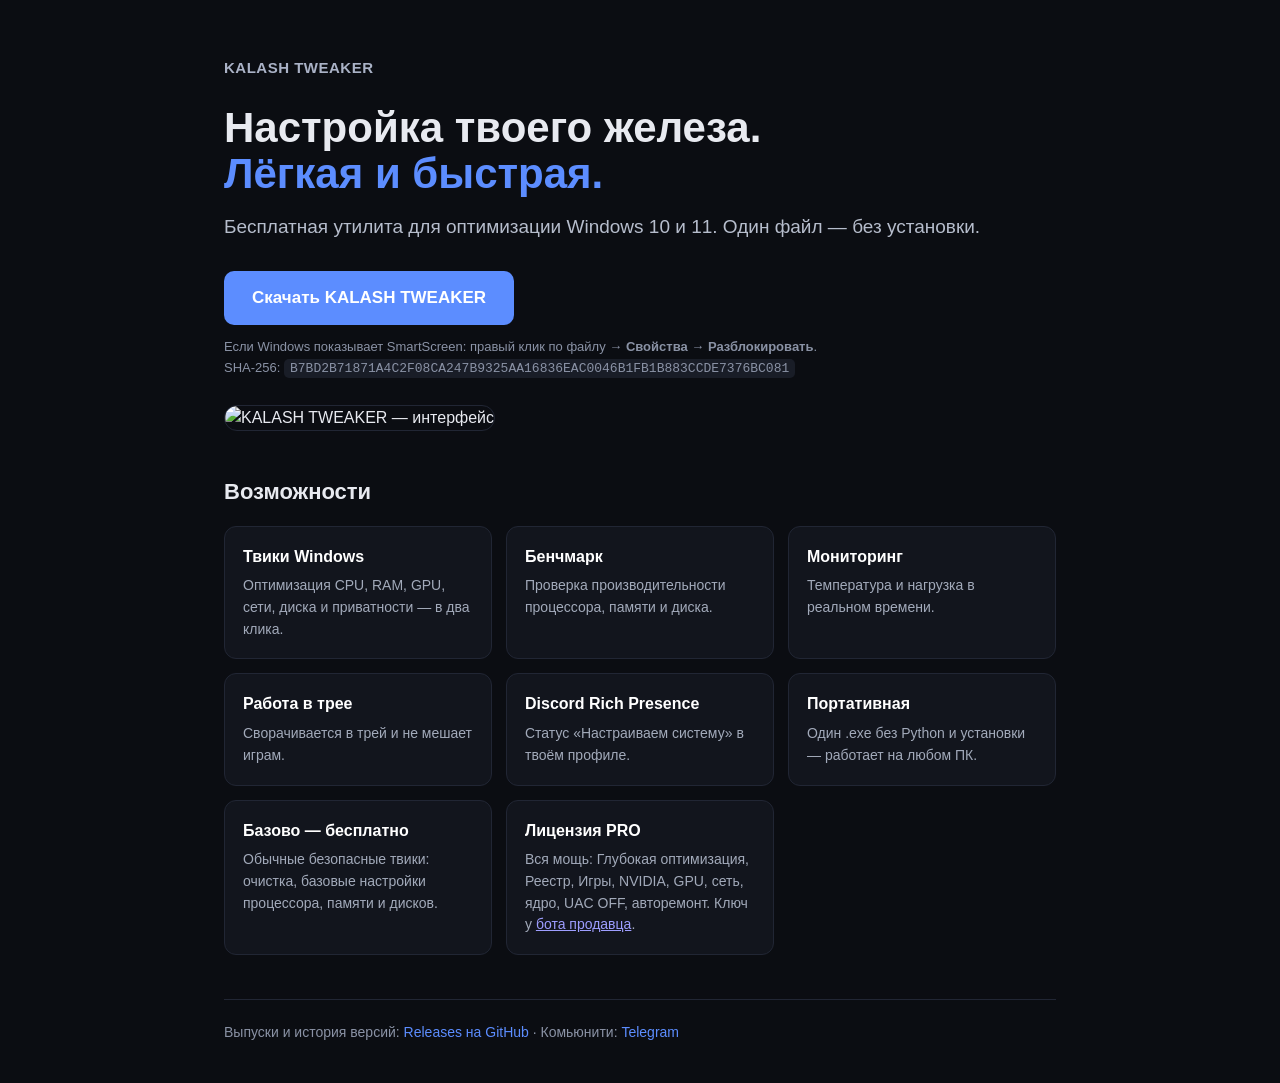
==== docs/index.html @ 2fadb322 "Release v2.1.0.11: smart optimization covers all tweaks (91 registry checks + hardware filters)" ====
﻿<!DOCTYPE html>
<html lang="ru">
<head>
<meta charset="UTF-8">
<meta name="viewport" content="width=device-width, initial-scale=1.0">
<title>KALASH TWEAKER — лёгкая и быстрая настройка твоего железа</title>
<meta name="description" content="KALASH TWEAKER — бесплатная утилита для оптимизации Windows 10 и Windows 11: твики, бенчмарк, мониторинг температуры, трей, Discord Rich Presence. Скачать бесплатно.">
<meta property="og:title" content="KALASH TWEAKER">
<meta property="og:description" content="Лёгкая и быстрая настройка твоего железа. Оптимизация Windows 10/11, твики, бенчмарк, мониторинг.">
<meta property="og:type" content="website">
<meta property="og:image" content="https://pupsik-yamakasi.github.io/KalashTweaker/screenshot.png">
<meta property="og:image:width" content="1520">
<meta property="og:image:height" content="980">
<meta name="twitter:card" content="summary_large_image">
<meta property="og:url" content="https://pupsik-yamakasi.github.io/KalashTweaker/">
<meta name="theme-color" content="#0b0d12">
<style>
  :root { color-scheme: dark; }
  * { margin: 0; padding: 0; box-sizing: border-box; }
  body {
    font-family: -apple-system, "Segoe UI", Roboto, Arial, sans-serif;
    background: #0b0d12; color: #e8eaf0; line-height: 1.55;
  }
  .wrap { max-width: 880px; margin: 0 auto; padding: 56px 24px 40px; }
  .logo { font-weight: 800; letter-spacing: .5px; font-size: 15px; color: #aab2c6; }
  h1 { font-size: 42px; line-height: 1.1; margin: 26px 0 14px; font-weight: 800; }
  h1 span { color: #5c8dff; }
  .tagline { font-size: 19px; color: #b6bdcc; margin-bottom: 30px; }
  .btn {
    display: inline-block; background: #5c8dff; color: #fff; text-decoration: none;
    padding: 14px 28px; border-radius: 10px; font-size: 17px; font-weight: 700;
  }
  .btn:hover { background: #4b7bf0; }
  .note { margin-top: 12px; font-size: 13px; color: #8a92a5; }
  h2 { font-size: 22px; margin: 44px 0 16px; }
  .grid { display: grid; grid-template-columns: repeat(auto-fit, minmax(220px, 1fr)); gap: 14px; }
  .card { background: #12151d; border: 1px solid #212634; border-radius: 12px; padding: 18px; }
  .card b { display: block; margin-bottom: 6px; color: #fff; }
  .card p { font-size: 14px; color: #a2aaba; }
  .links { margin-top: 44px; padding-top: 22px; border-top: 1px solid #212634; font-size: 14px; color: #8a92a5; }
  .links a { color: #5c8dff; text-decoration: none; }
  code { background: #191d27; padding: 2px 6px; border-radius: 5px; font-size: 13px; }
</style>
</head>
<body>
<div class="wrap">
  <div class="logo">KALASH TWEAKER</div>
  <h1>Настройка твоего железа.<br><span>Лёгкая и быстрая.</span></h1>
  <p class="tagline">Бесплатная утилита для оптимизации Windows 10 и 11. Один файл — без установки.</p>
  <a class="btn" href="https://github.com/Pupsik-Yamakasi/KalashTweaker/releases/download/v2.1.0.11/KALASH_TWEAKER_v2.exe">Скачать KALASH TWEAKER</a>
  <p class="note">Если Windows показывает SmartScreen: правый клик по файлу → <b>Свойства</b> → <b>Разблокировать</b>.<br>SHA-256: <code>B7BD2B71871A4C2F08CA247B9325AA16836EAC0046B1FB1B883CCDE7376BC081</code></p>

  <img src="https://pupsik-yamakasi.github.io/KalashTweaker/screenshot.png" alt="KALASH TWEAKER — интерфейс" style="width:100%;margin-top:26px;border-radius:14px;border:1px solid #212634;">

  <h2>Возможности</h2>
  <div class="grid">
    <div class="card"><b>Твики Windows</b><p>Оптимизация CPU, RAM, GPU, сети, диска и приватности — в два клика.</p></div>
    <div class="card"><b>Бенчмарк</b><p>Проверка производительности процессора, памяти и диска.</p></div>
    <div class="card"><b>Мониторинг</b><p>Температура и нагрузка в реальном времени.</p></div>
    <div class="card"><b>Работа в трее</b><p>Сворачивается в трей и не мешает играм.</p></div>
    <div class="card"><b>Discord Rich Presence</b><p>Статус «Настраиваем систему» в твоём профиле.</p></div>
    <div class="card"><b>Портативная</b><p>Один .exe без Python и установки — работает на любом ПК.</p></div>
    <div class="card"><b>Базово — бесплатно</b><p>Обычные безопасные твики: очистка, базовые настройки процессора, памяти и дисков.</p></div>
    <div class="card"><b>Лицензия PRO</b><p>Вся мощь: Глубокая оптимизация, Реестр, Игры, NVIDIA, GPU, сеть, ядро, UAC OFF, авторемонт. Ключ у <a href="https://t.me/ottorpf_bot">бота продавца</a>.</p></div>
  </div>

  <div class="links">
    Выпуски и история версий: <a href="https://github.com/Pupsik-Yamakasi/KalashTweaker/releases">Releases на GitHub</a> ·
    Комьюнити: <a href="https://t.me/Kalash_Optimization">Telegram</a>
  </div>
</div>
</body>
</html>
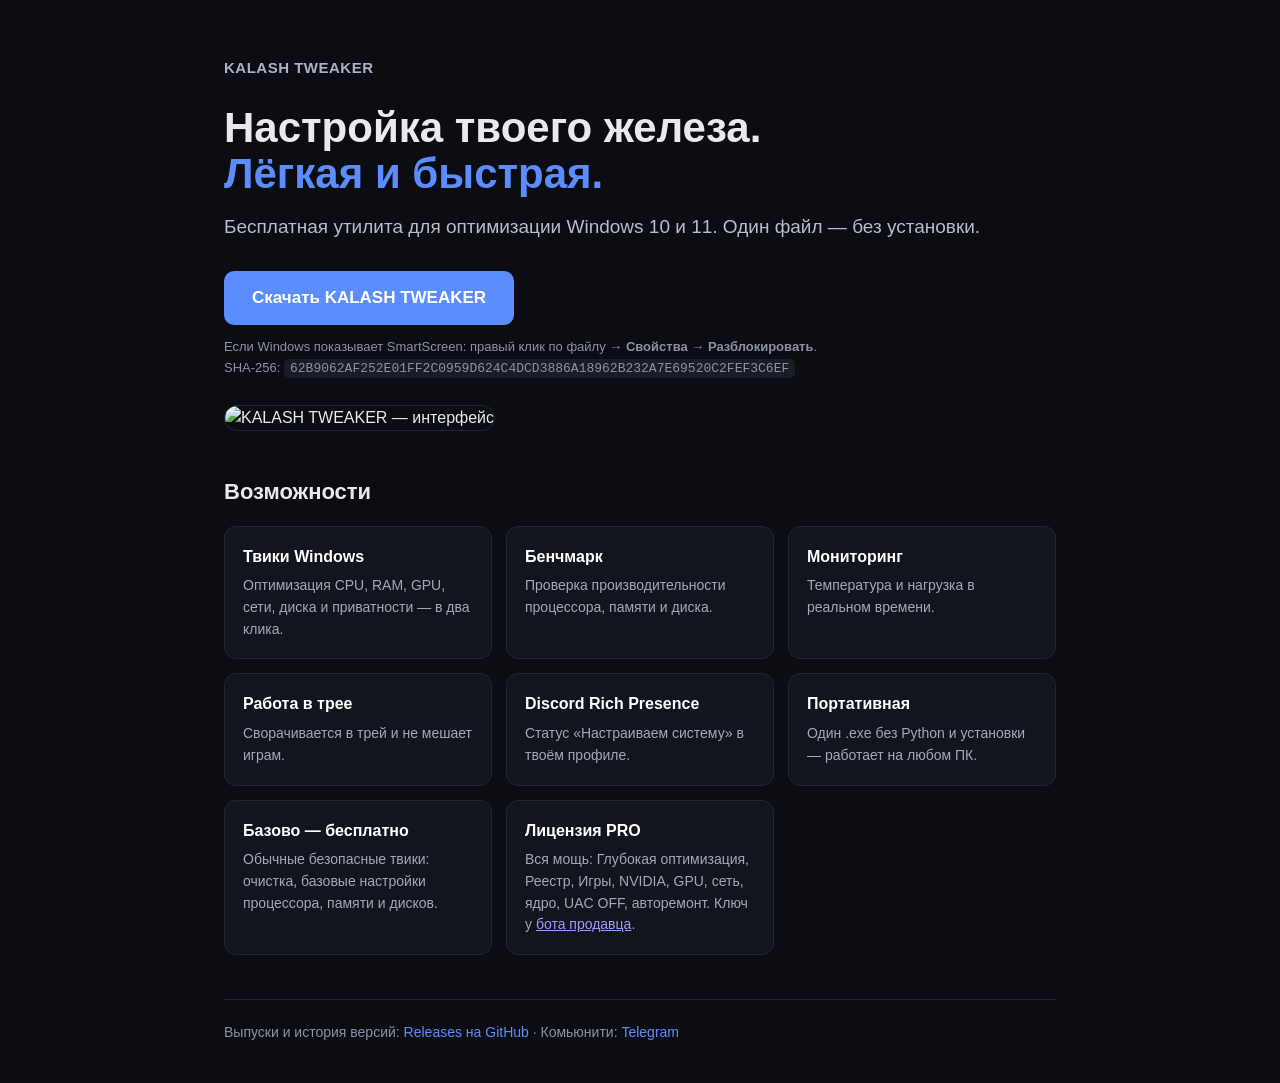
==== commit 36f53173: "Release v2.1.0.12: services from OTTO optimizer (DPS, PrintNotify, sensors, defrag, TrkWks, XboxGip," ====
--- a/docs/index.html
+++ b/docs/index.html
@@ -47,8 +47,8 @@
   <div class="logo">KALASH TWEAKER</div>
   <h1>Настройка твоего железа.<br><span>Лёгкая и быстрая.</span></h1>
   <p class="tagline">Бесплатная утилита для оптимизации Windows 10 и 11. Один файл — без установки.</p>
-  <a class="btn" href="https://github.com/Pupsik-Yamakasi/KalashTweaker/releases/download/v2.1.0.11/KALASH_TWEAKER_v2.exe">Скачать KALASH TWEAKER</a>
-  <p class="note">Если Windows показывает SmartScreen: правый клик по файлу → <b>Свойства</b> → <b>Разблокировать</b>.<br>SHA-256: <code>B7BD2B71871A4C2F08CA247B9325AA16836EAC0046B1FB1B883CCDE7376BC081</code></p>
+  <a class="btn" href="https://github.com/Pupsik-Yamakasi/KalashTweaker/releases/download/v2.1.0.12/KALASH_TWEAKER_v2.exe">Скачать KALASH TWEAKER</a>
+  <p class="note">Если Windows показывает SmartScreen: правый клик по файлу → <b>Свойства</b> → <b>Разблокировать</b>.<br>SHA-256: <code>62B9062AF252E01FF2C0959D624C4DCD3886A18962B232A7E69520C2FEF3C6EF</code></p>
 
   <img src="https://pupsik-yamakasi.github.io/KalashTweaker/screenshot.png" alt="KALASH TWEAKER — интерфейс" style="width:100%;margin-top:26px;border-radius:14px;border:1px solid #212634;">
 
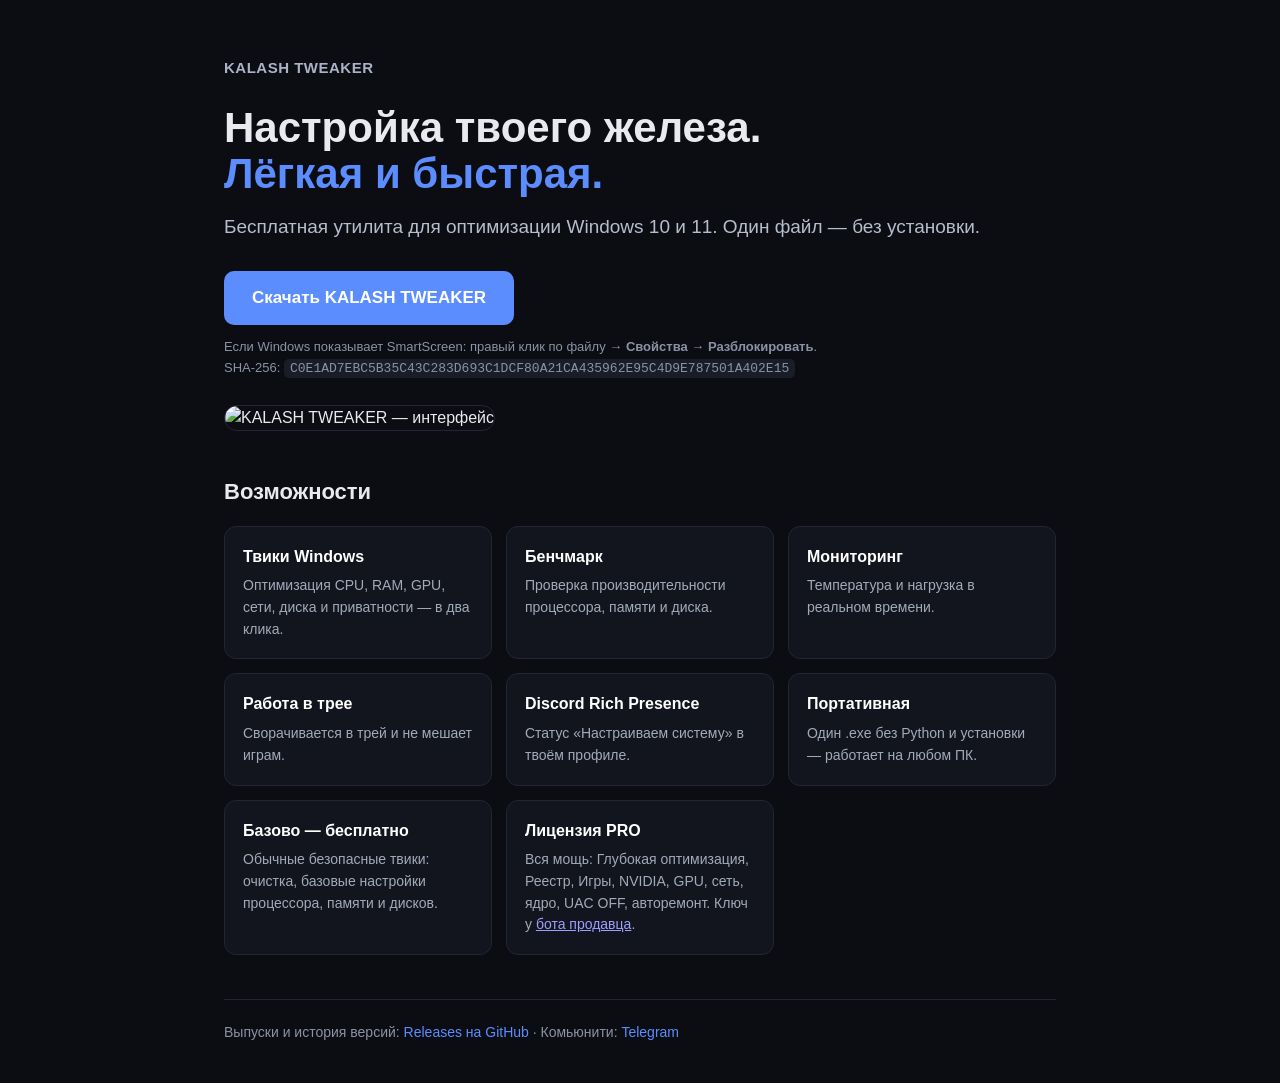
==== commit b13599f6: "Update docs and homepage screenshot for v2.1.0.13" ====
--- a/docs/index.html
+++ b/docs/index.html
@@ -47,8 +47,8 @@
   <div class="logo">KALASH TWEAKER</div>
   <h1>Настройка твоего железа.<br><span>Лёгкая и быстрая.</span></h1>
   <p class="tagline">Бесплатная утилита для оптимизации Windows 10 и 11. Один файл — без установки.</p>
-  <a class="btn" href="https://github.com/Pupsik-Yamakasi/KalashTweaker/releases/download/v2.1.0.12/KALASH_TWEAKER_v2.exe">Скачать KALASH TWEAKER</a>
-  <p class="note">Если Windows показывает SmartScreen: правый клик по файлу → <b>Свойства</b> → <b>Разблокировать</b>.<br>SHA-256: <code>62B9062AF252E01FF2C0959D624C4DCD3886A18962B232A7E69520C2FEF3C6EF</code></p>
+  <a class="btn" href="https://github.com/Pupsik-Yamakasi/KalashTweaker/releases/download/v2.1.0.13/KALASH_TWEAKER_v2.exe">Скачать KALASH TWEAKER</a>
+  <p class="note">Если Windows показывает SmartScreen: правый клик по файлу → <b>Свойства</b> → <b>Разблокировать</b>.<br>SHA-256: <code>C0E1AD7EBC5B35C43C283D693C1DCF80A21CA435962E95C4D9E787501A402E15</code></p>
 
   <img src="https://pupsik-yamakasi.github.io/KalashTweaker/screenshot.png" alt="KALASH TWEAKER — интерфейс" style="width:100%;margin-top:26px;border-radius:14px;border:1px solid #212634;">
 
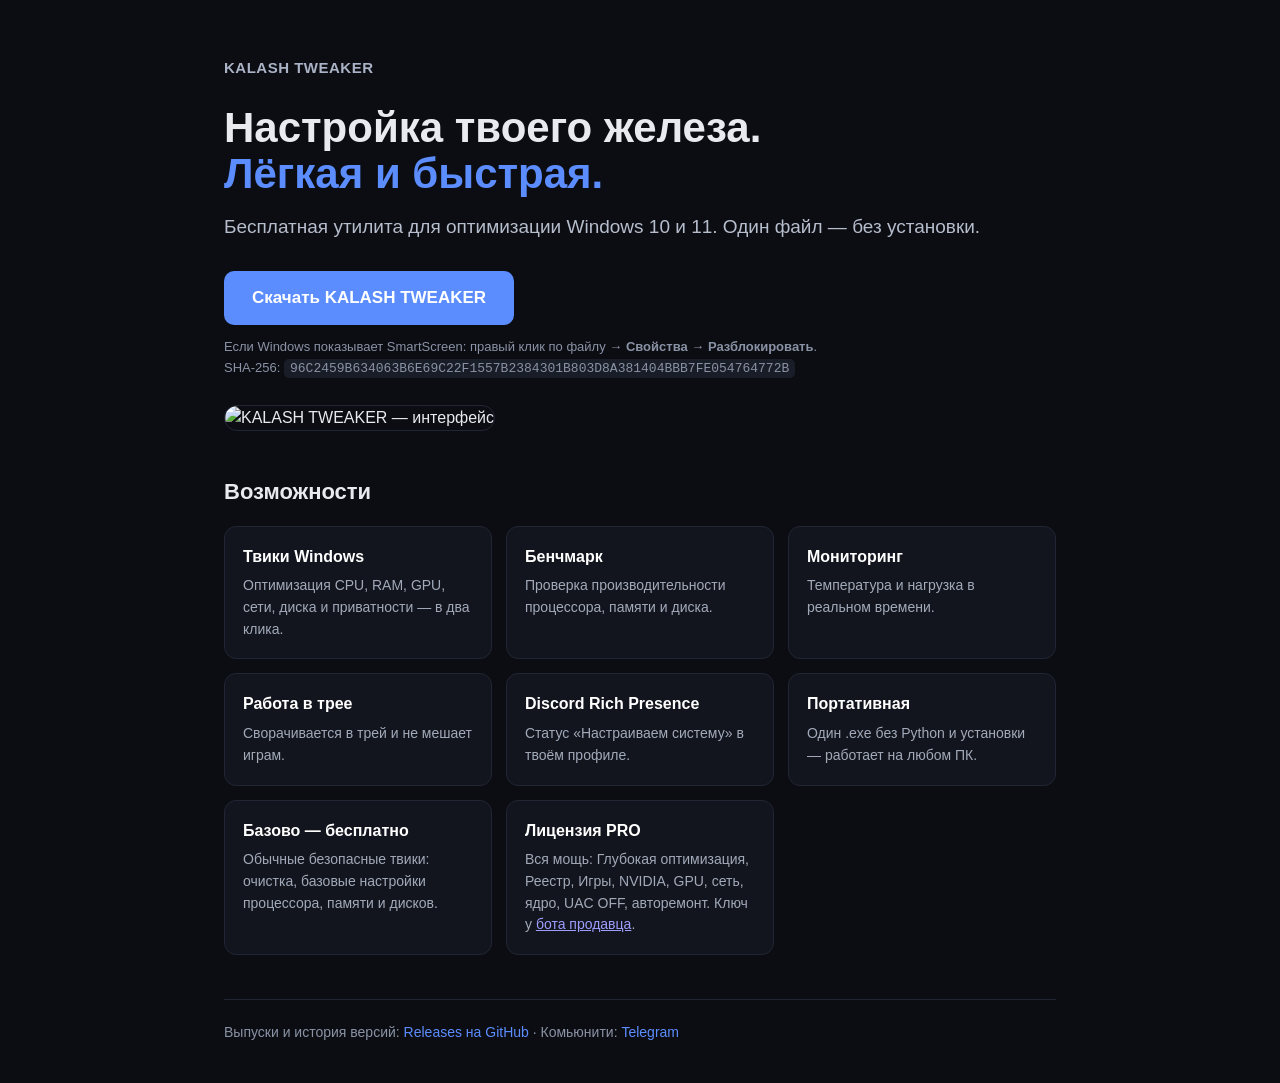
==== commit 48f66fd8: "Landing: download link and SHA for v2.0" ====
--- a/docs/index.html
+++ b/docs/index.html
@@ -47,8 +47,8 @@
   <div class="logo">KALASH TWEAKER</div>
   <h1>Настройка твоего железа.<br><span>Лёгкая и быстрая.</span></h1>
   <p class="tagline">Бесплатная утилита для оптимизации Windows 10 и 11. Один файл — без установки.</p>
-  <a class="btn" href="https://github.com/Pupsik-Yamakasi/KalashTweaker/releases/download/v2.1.0.13/KALASH_TWEAKER_v2.exe">Скачать KALASH TWEAKER</a>
-  <p class="note">Если Windows показывает SmartScreen: правый клик по файлу → <b>Свойства</b> → <b>Разблокировать</b>.<br>SHA-256: <code>C0E1AD7EBC5B35C43C283D693C1DCF80A21CA435962E95C4D9E787501A402E15</code></p>
+  <a class="btn" href="https://github.com/Pupsik-Yamakasi/KalashTweaker/releases/latest/download/KALASH_TWEAKER_v2.exe">Скачать KALASH TWEAKER</a>
+  <p class="note">Если Windows показывает SmartScreen: правый клик по файлу → <b>Свойства</b> → <b>Разблокировать</b>.<br>SHA-256: <code>96C2459B634063B6E69C22F1557B2384301B803D8A381404BBB7FE054764772B</code></p>
 
   <img src="https://pupsik-yamakasi.github.io/KalashTweaker/screenshot.png" alt="KALASH TWEAKER — интерфейс" style="width:100%;margin-top:26px;border-radius:14px;border:1px solid #212634;">
 
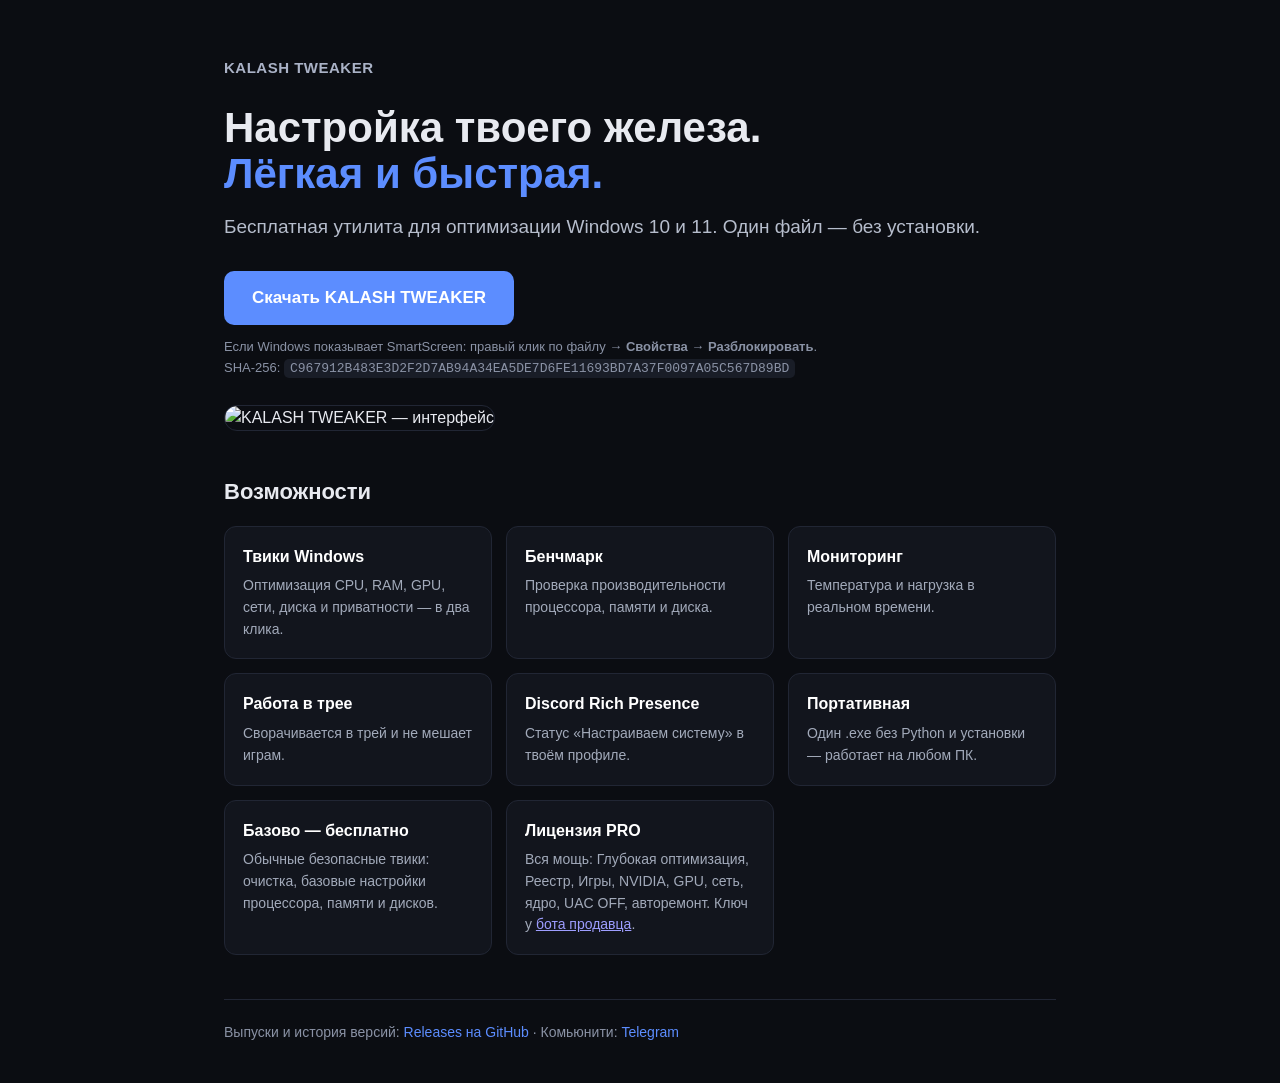
==== commit 6e1a3585: "Telemetry cut: 5 core services + safe data collectors in smart optimization; fix sc alias (set-servi" ====
--- a/docs/index.html
+++ b/docs/index.html
@@ -48,7 +48,7 @@
   <h1>Настройка твоего железа.<br><span>Лёгкая и быстрая.</span></h1>
   <p class="tagline">Бесплатная утилита для оптимизации Windows 10 и 11. Один файл — без установки.</p>
   <a class="btn" href="https://github.com/Pupsik-Yamakasi/KalashTweaker/releases/latest/download/KALASH_TWEAKER_v2.exe">Скачать KALASH TWEAKER</a>
-  <p class="note">Если Windows показывает SmartScreen: правый клик по файлу → <b>Свойства</b> → <b>Разблокировать</b>.<br>SHA-256: <code>96C2459B634063B6E69C22F1557B2384301B803D8A381404BBB7FE054764772B</code></p>
+  <p class="note">Если Windows показывает SmartScreen: правый клик по файлу → <b>Свойства</b> → <b>Разблокировать</b>.<br>SHA-256: <code>C967912B483E3D2F2D7AB94A34EA5DE7D6FE11693BD7A37F0097A05C567D89BD</code></p>
 
   <img src="https://pupsik-yamakasi.github.io/KalashTweaker/screenshot.png" alt="KALASH TWEAKER — интерфейс" style="width:100%;margin-top:26px;border-radius:14px;border:1px solid #212634;">
 
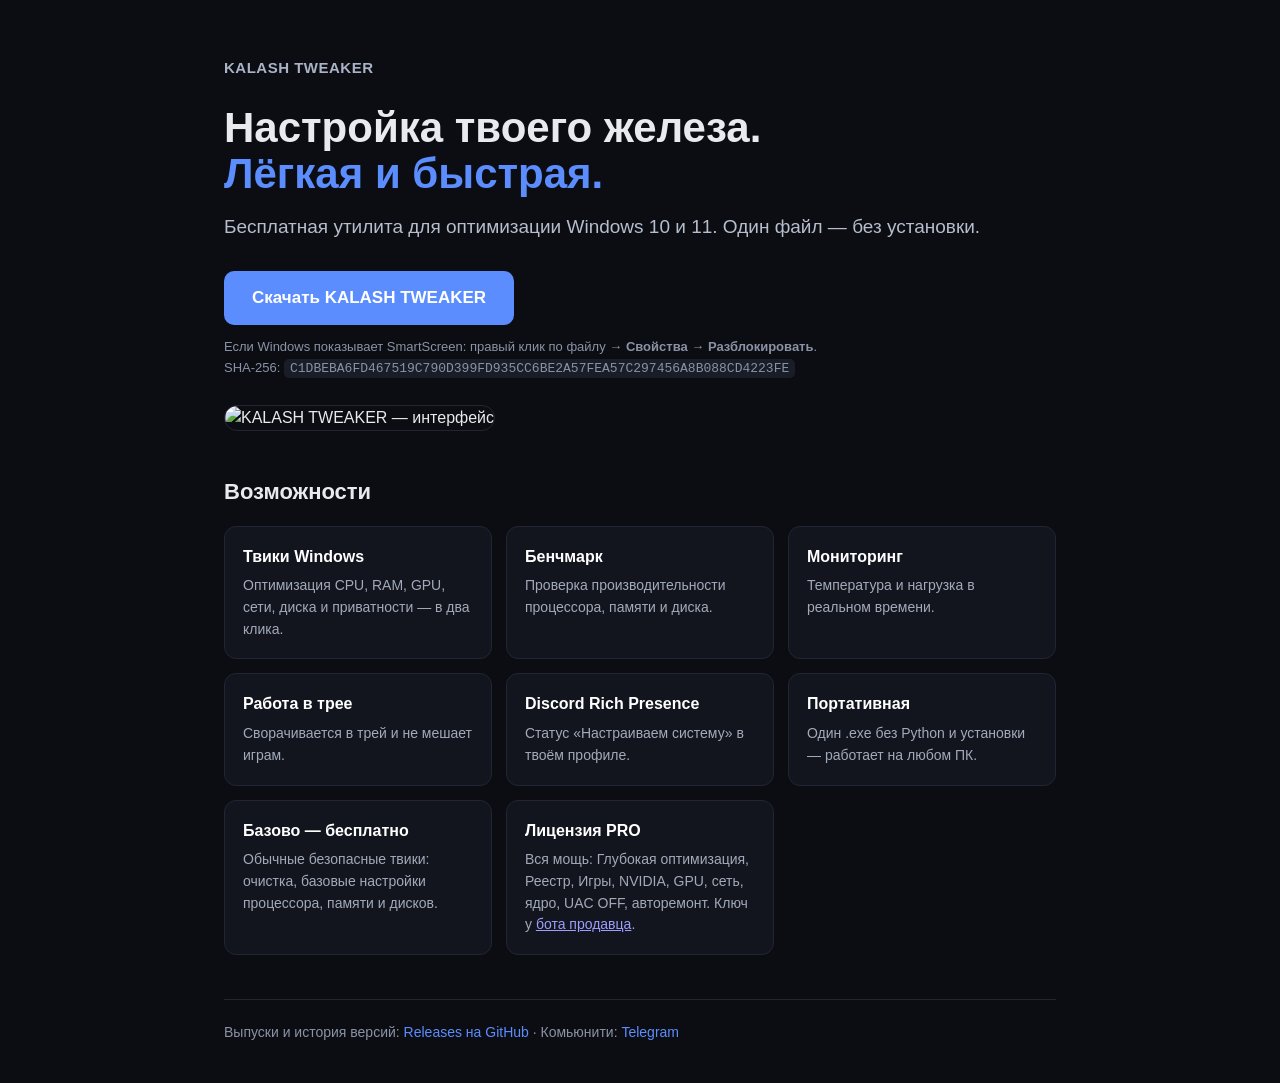
==== commit 7d31dfac: "PRO extras integrated + rebuilt v2.0 exe (new SHA)" ====
--- a/docs/index.html
+++ b/docs/index.html
@@ -48,7 +48,7 @@
   <h1>Настройка твоего железа.<br><span>Лёгкая и быстрая.</span></h1>
   <p class="tagline">Бесплатная утилита для оптимизации Windows 10 и 11. Один файл — без установки.</p>
   <a class="btn" href="https://github.com/Pupsik-Yamakasi/KalashTweaker/releases/latest/download/KALASH_TWEAKER_v2.exe">Скачать KALASH TWEAKER</a>
-  <p class="note">Если Windows показывает SmartScreen: правый клик по файлу → <b>Свойства</b> → <b>Разблокировать</b>.<br>SHA-256: <code>C967912B483E3D2F2D7AB94A34EA5DE7D6FE11693BD7A37F0097A05C567D89BD</code></p>
+  <p class="note">Если Windows показывает SmartScreen: правый клик по файлу → <b>Свойства</b> → <b>Разблокировать</b>.<br>SHA-256: <code>C1DBEBA6FD467519C790D399FD935CC6BE2A57FEA57C297456A8B088CD4223FE</code></p>
 
   <img src="https://pupsik-yamakasi.github.io/KalashTweaker/screenshot.png" alt="KALASH TWEAKER — интерфейс" style="width:100%;margin-top:26px;border-radius:14px;border:1px solid #212634;">
 
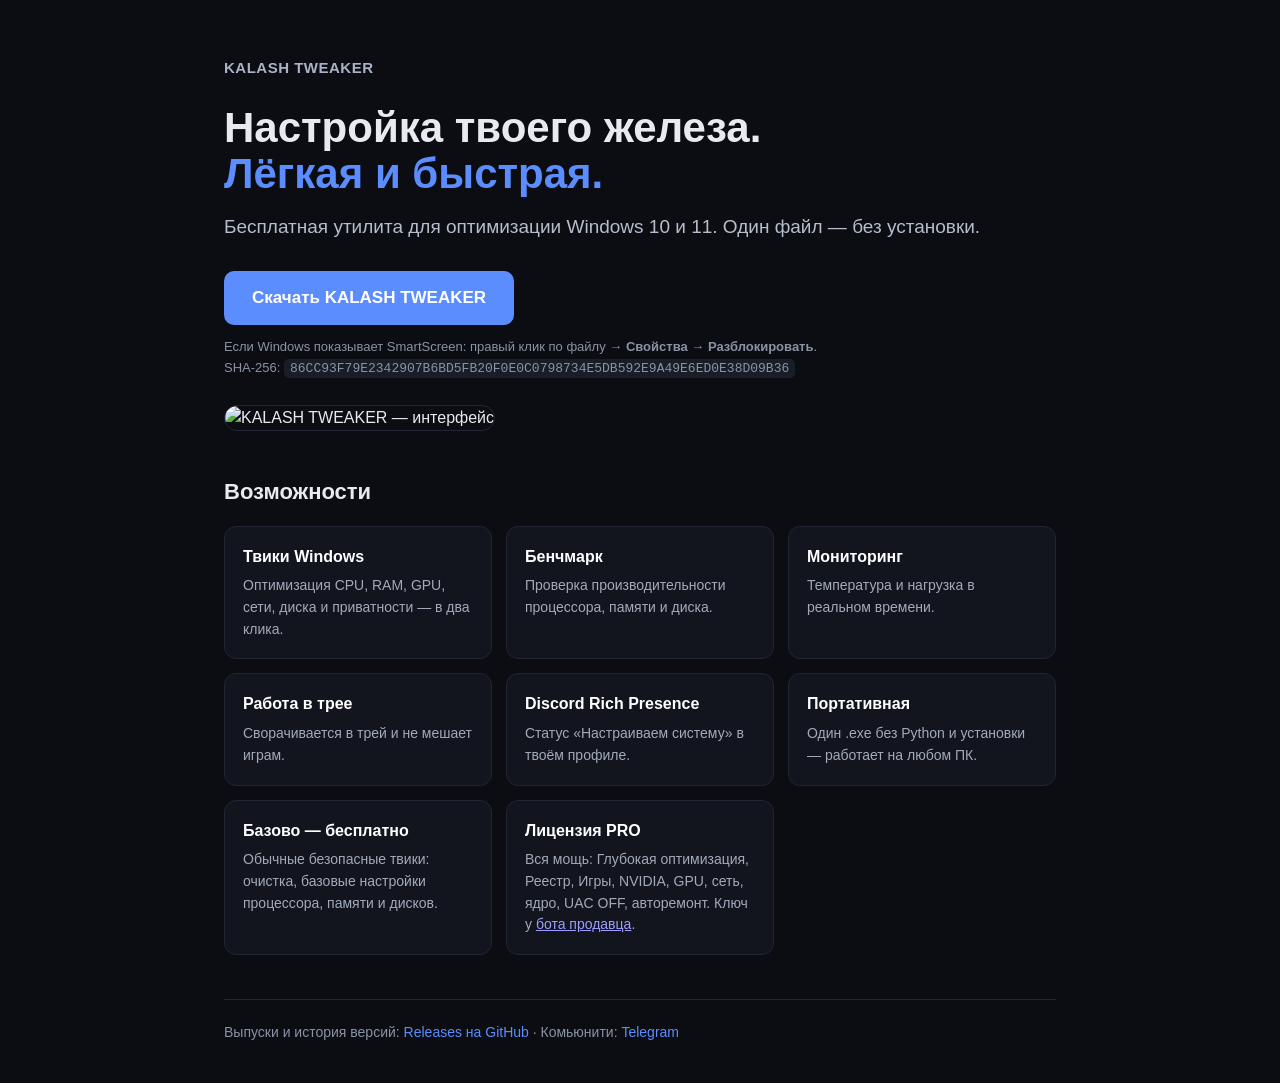
==== commit 67213a8e: "Rebuild v2.0 without deep PRO tweaks (new SHA)" ====
--- a/docs/index.html
+++ b/docs/index.html
@@ -48,7 +48,7 @@
   <h1>Настройка твоего железа.<br><span>Лёгкая и быстрая.</span></h1>
   <p class="tagline">Бесплатная утилита для оптимизации Windows 10 и 11. Один файл — без установки.</p>
   <a class="btn" href="https://github.com/Pupsik-Yamakasi/KalashTweaker/releases/latest/download/KALASH_TWEAKER_v2.exe">Скачать KALASH TWEAKER</a>
-  <p class="note">Если Windows показывает SmartScreen: правый клик по файлу → <b>Свойства</b> → <b>Разблокировать</b>.<br>SHA-256: <code>C1DBEBA6FD467519C790D399FD935CC6BE2A57FEA57C297456A8B088CD4223FE</code></p>
+  <p class="note">Если Windows показывает SmartScreen: правый клик по файлу → <b>Свойства</b> → <b>Разблокировать</b>.<br>SHA-256: <code>86CC93F79E2342907B6BD5FB20F0E0C0798734E5DB592E9A49E6ED0E38D09B36</code></p>
 
   <img src="https://pupsik-yamakasi.github.io/KalashTweaker/screenshot.png" alt="KALASH TWEAKER — интерфейс" style="width:100%;margin-top:26px;border-radius:14px;border:1px solid #212634;">
 
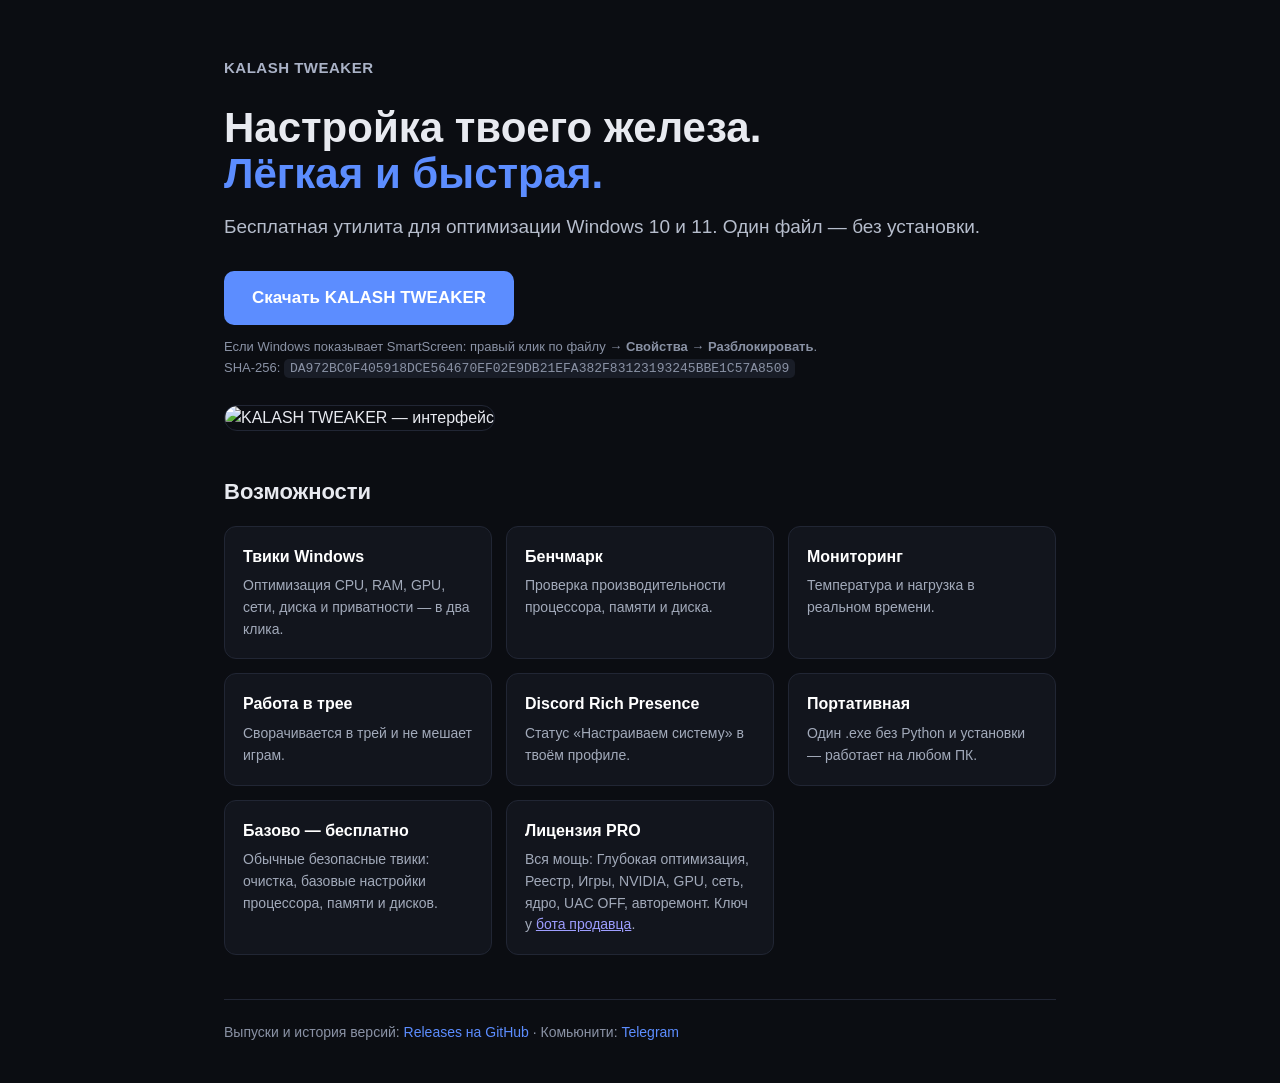
==== commit aee1dae6: "Bump version to 2.0.2 so update check matches release tag" ====
--- a/docs/index.html
+++ b/docs/index.html
@@ -48,7 +48,7 @@
   <h1>Настройка твоего железа.<br><span>Лёгкая и быстрая.</span></h1>
   <p class="tagline">Бесплатная утилита для оптимизации Windows 10 и 11. Один файл — без установки.</p>
   <a class="btn" href="https://github.com/Pupsik-Yamakasi/KalashTweaker/releases/latest/download/KALASH_TWEAKER_v2.exe">Скачать KALASH TWEAKER</a>
-  <p class="note">Если Windows показывает SmartScreen: правый клик по файлу → <b>Свойства</b> → <b>Разблокировать</b>.<br>SHA-256: <code>86CC93F79E2342907B6BD5FB20F0E0C0798734E5DB592E9A49E6ED0E38D09B36</code></p>
+  <p class="note">Если Windows показывает SmartScreen: правый клик по файлу → <b>Свойства</b> → <b>Разблокировать</b>.<br>SHA-256: <code>DA972BC0F405918DCE564670EF02E9DB21EFA382F83123193245BBE1C57A8509</code></p>
 
   <img src="https://pupsik-yamakasi.github.io/KalashTweaker/screenshot.png" alt="KALASH TWEAKER — интерфейс" style="width:100%;margin-top:26px;border-radius:14px;border:1px solid #212634;">
 
